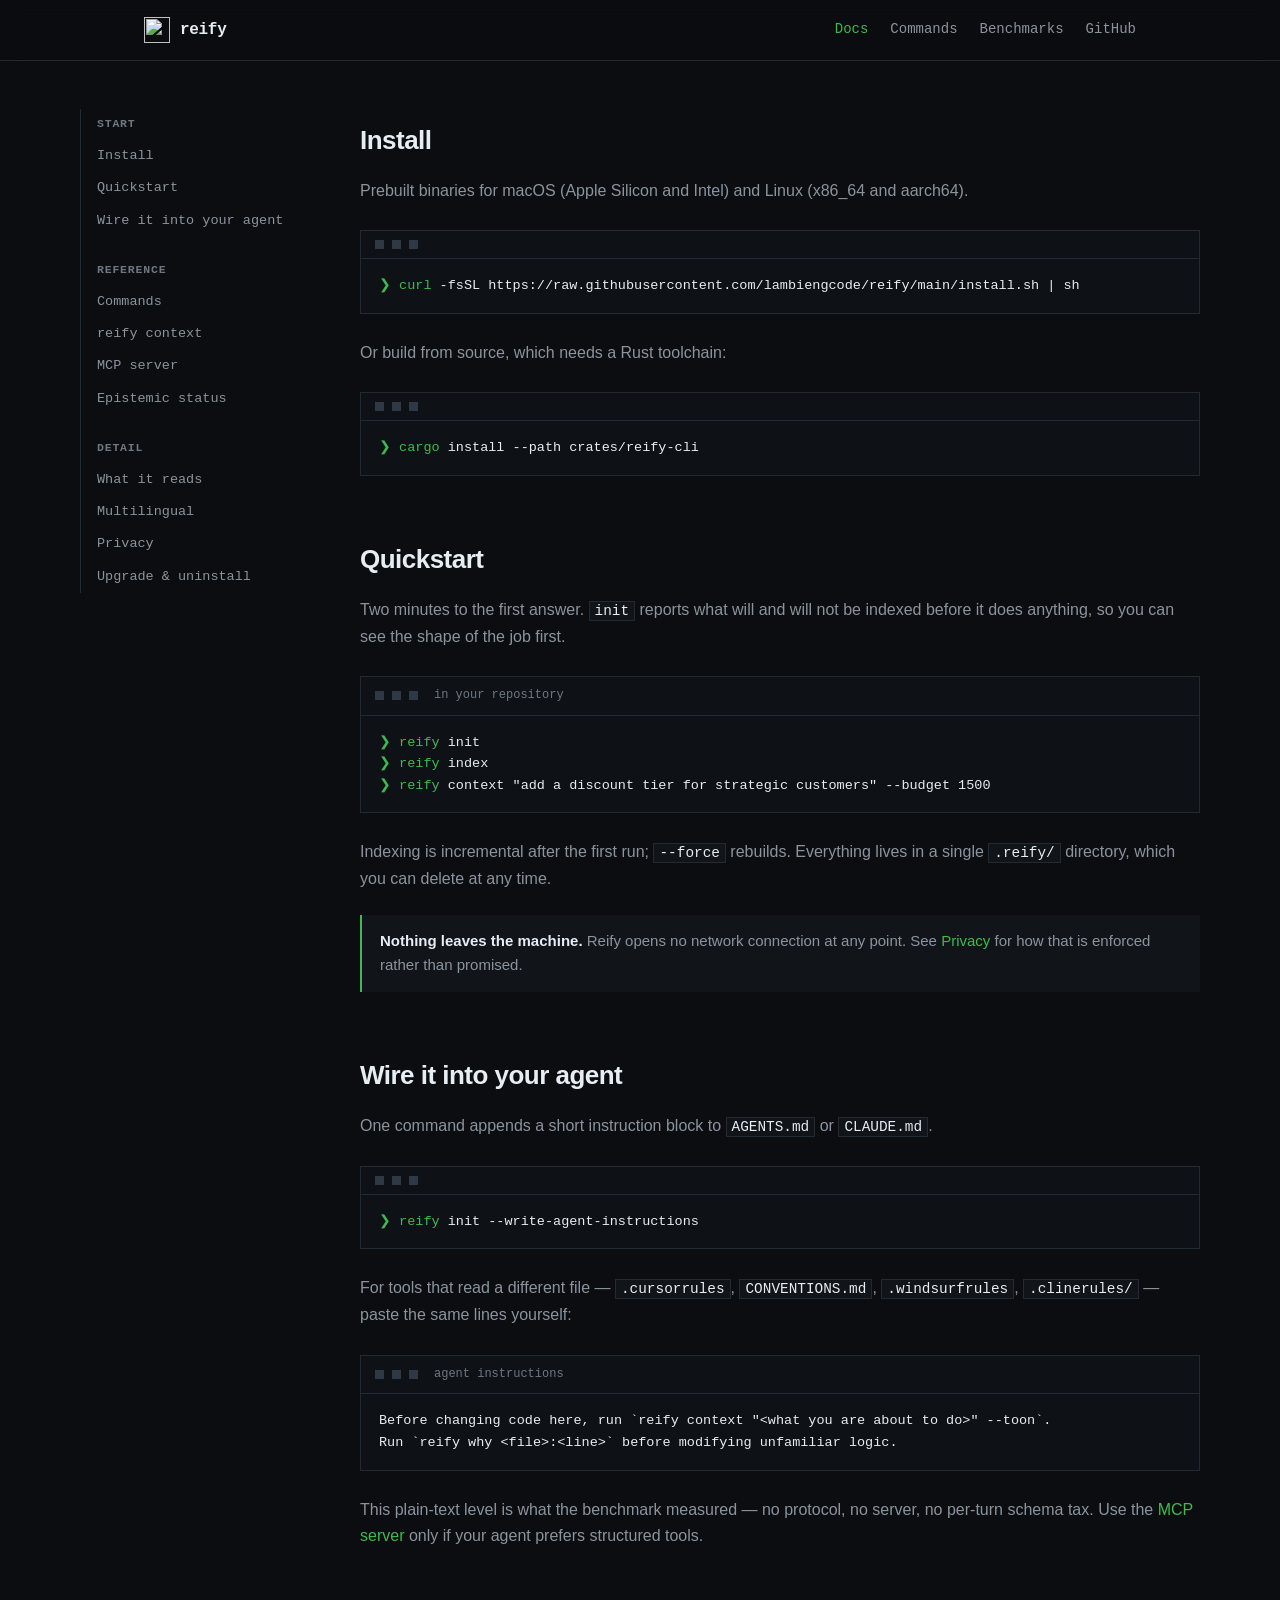
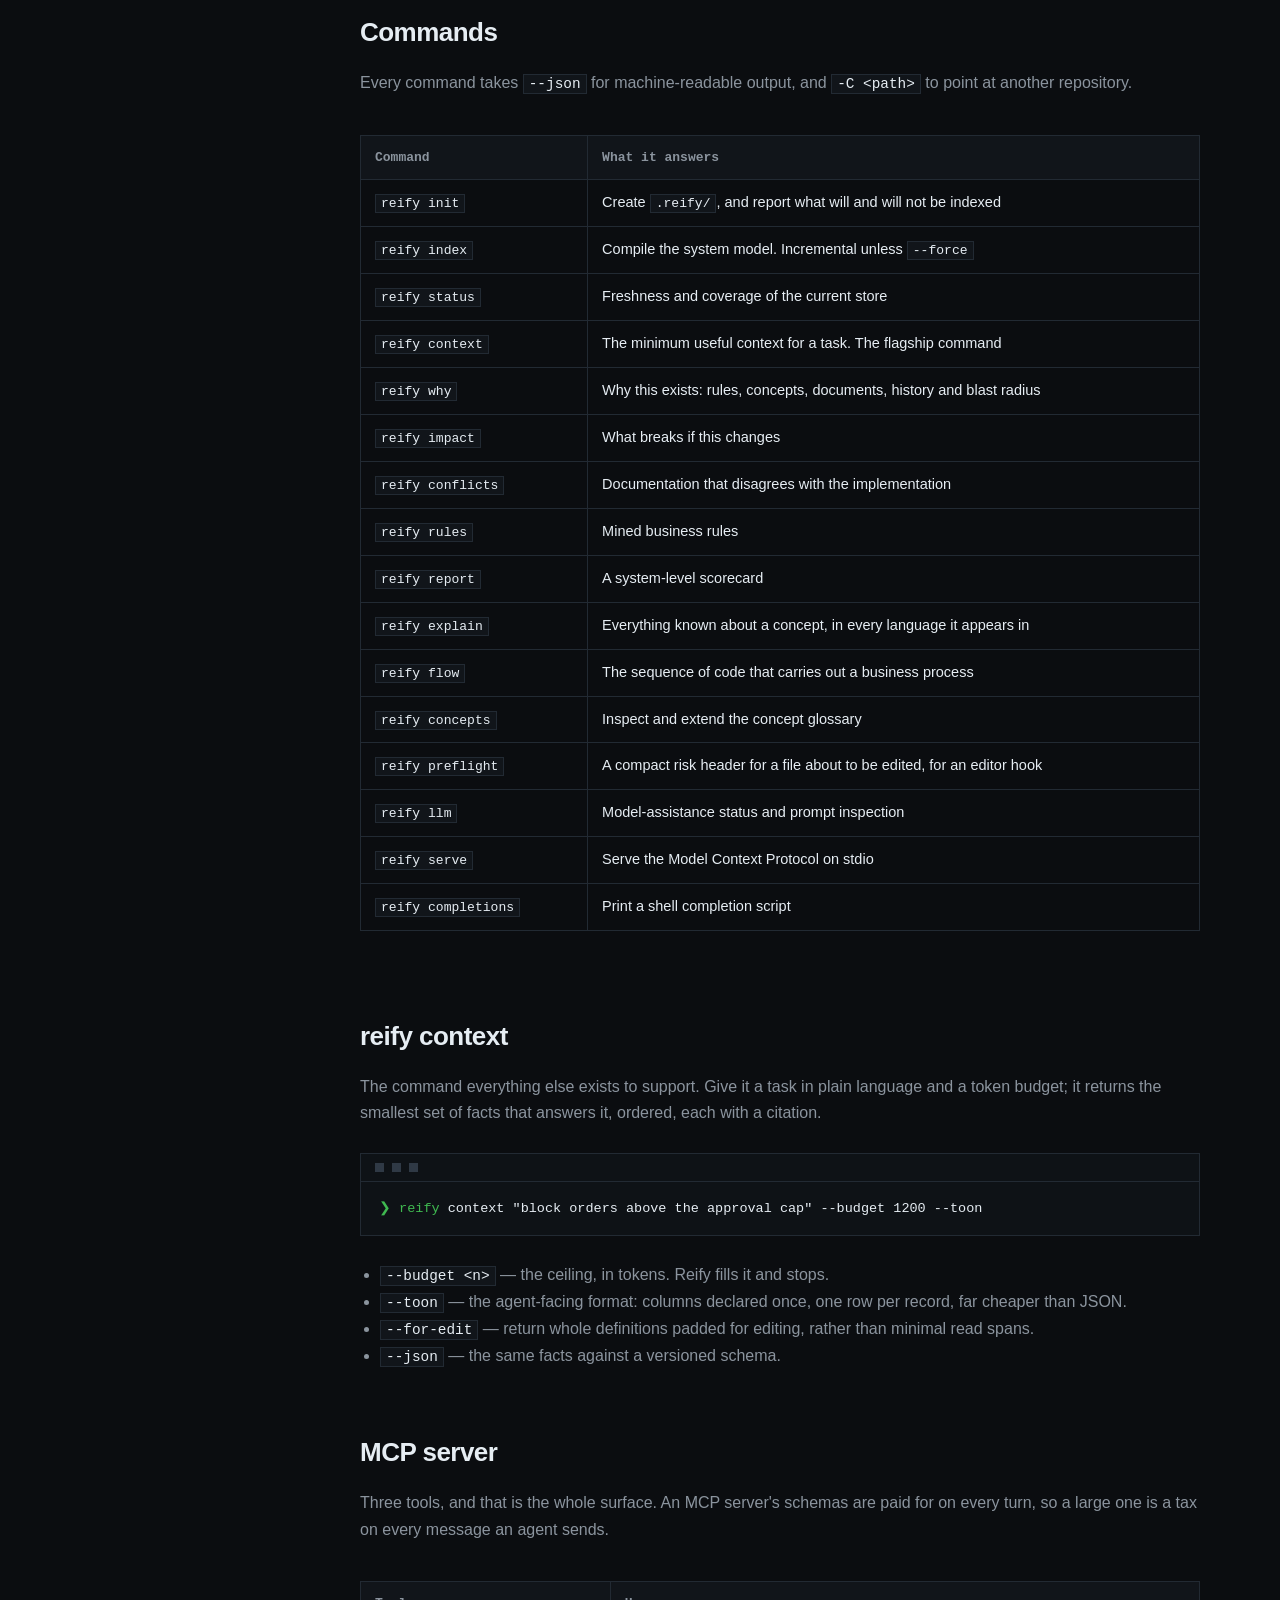
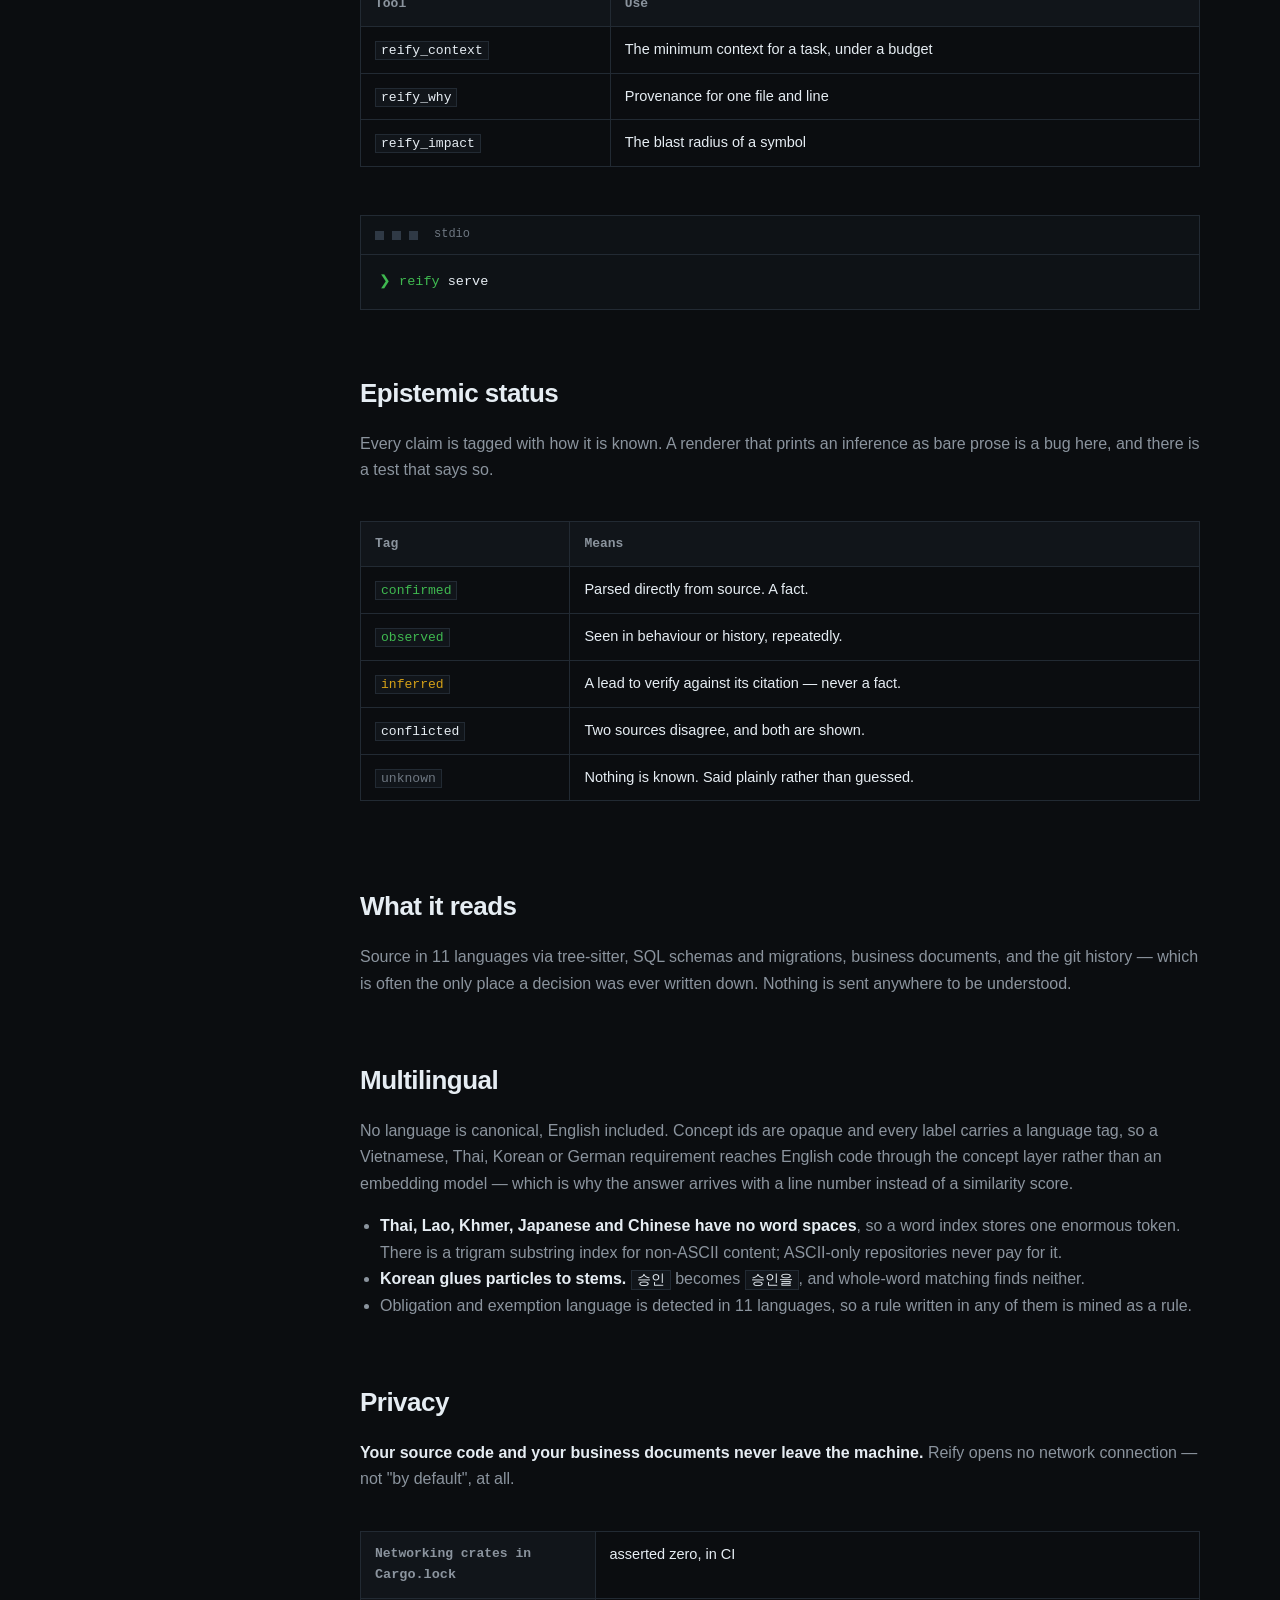
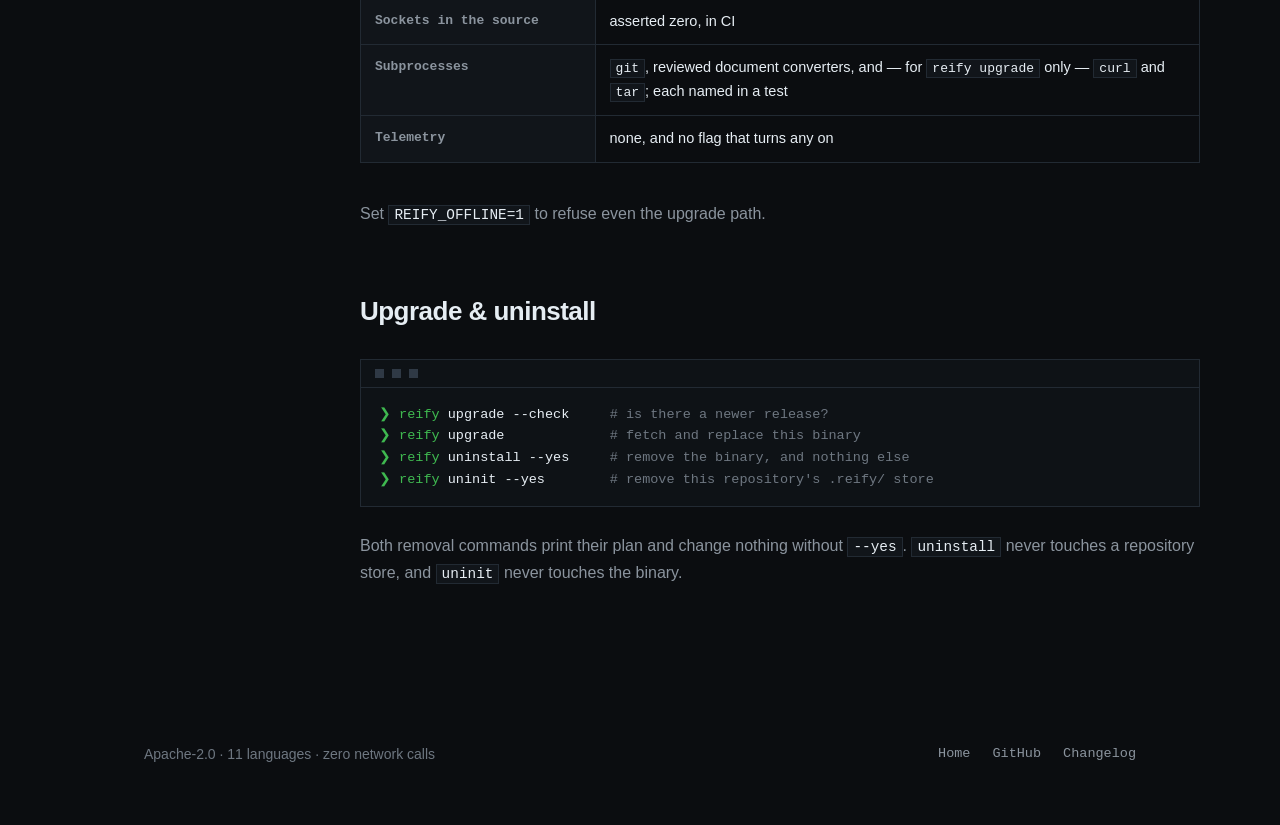
==== site/docs.html @ 75bb4fc9 "docs: a documentation site, published to GitHub Pages Two pages and one stylesheet, hand-written. No" ====
<!doctype html>
<html lang="en">
<head>
<meta charset="utf-8">
<meta name="viewport" content="width=device-width, initial-scale=1">
<title>Docs — Reify</title>
<meta name="description" content="Install Reify, index a repository, wire it into your coding agent, and read the command reference.">
<link rel="icon" href="assets/favicon.ico">
<link rel="stylesheet" href="style.css">
</head>
<body>

<header class="nav">
  <div class="wrap">
    <a class="brand" href="./"><img src="assets/icon-64.png" alt="">reify</a>
    <nav>
      <a href="docs.html" aria-current="page">Docs</a>
      <a href="#commands">Commands</a>
      <a href="index.html#measured">Benchmarks</a>
      <a href="https://github.com/lambiengcode/reify">GitHub</a>
    </nav>
  </div>
</header>

<div class="wrap docs">
  <aside class="side">
    <strong>Start</strong>
    <a href="#install">Install</a>
    <a href="#quickstart">Quickstart</a>
    <a href="#agents">Wire it into your agent</a>
    <strong>Reference</strong>
    <a href="#commands">Commands</a>
    <a href="#context">reify context</a>
    <a href="#mcp">MCP server</a>
    <a href="#status">Epistemic status</a>
    <strong>Detail</strong>
    <a href="#reads">What it reads</a>
    <a href="#multilingual">Multilingual</a>
    <a href="#privacy">Privacy</a>
    <a href="#manage">Upgrade &amp; uninstall</a>
  </aside>

  <main class="doc">

    <h2 id="install">Install</h2>
    <p>Prebuilt binaries for macOS (Apple Silicon and Intel) and Linux (x86_64 and aarch64).</p>
    <div class="term">
      <div class="term-head"><span class="dot"></span><span class="dot"></span><span class="dot"></span></div>
<pre><span class="c-prompt">❯</span> <span class="c-cmd">curl</span> -fsSL https://raw.githubusercontent.com/lambiengcode/reify/main/install.sh | sh</pre>
    </div>
    <p>Or build from source, which needs a Rust toolchain:</p>
    <div class="term">
      <div class="term-head"><span class="dot"></span><span class="dot"></span><span class="dot"></span></div>
<pre><span class="c-prompt">❯</span> <span class="c-cmd">cargo</span> install --path crates/reify-cli</pre>
    </div>

    <h2 id="quickstart">Quickstart</h2>
    <p>
      Two minutes to the first answer. <code>init</code> reports what will and will not be
      indexed before it does anything, so you can see the shape of the job first.
    </p>
    <div class="term">
      <div class="term-head"><span class="dot"></span><span class="dot"></span><span class="dot"></span><span style="margin-left:8px">in your repository</span></div>
<pre><span class="c-prompt">❯</span> <span class="c-cmd">reify</span> init
<span class="c-prompt">❯</span> <span class="c-cmd">reify</span> index
<span class="c-prompt">❯</span> <span class="c-cmd">reify</span> context <span class="c-str">"add a discount tier for strategic customers"</span> --budget 1500</pre>
    </div>
    <p>
      Indexing is incremental after the first run; <code>--force</code> rebuilds. Everything
      lives in a single <code>.reify/</code> directory, which you can delete at any time.
    </p>
    <div class="note">
      <b>Nothing leaves the machine.</b> Reify opens no network connection at any point.
      See <a href="#privacy">Privacy</a> for how that is enforced rather than promised.
    </div>

    <h2 id="agents">Wire it into your agent</h2>
    <p>One command appends a short instruction block to <code>AGENTS.md</code> or <code>CLAUDE.md</code>.</p>
    <div class="term">
      <div class="term-head"><span class="dot"></span><span class="dot"></span><span class="dot"></span></div>
<pre><span class="c-prompt">❯</span> <span class="c-cmd">reify</span> init --write-agent-instructions</pre>
    </div>
    <p>
      For tools that read a different file — <code>.cursorrules</code>,
      <code>CONVENTIONS.md</code>, <code>.windsurfrules</code>, <code>.clinerules/</code> —
      paste the same lines yourself:
    </p>
    <div class="term">
      <div class="term-head"><span class="dot"></span><span class="dot"></span><span class="dot"></span><span style="margin-left:8px">agent instructions</span></div>
<pre>Before changing code here, run `reify context "&lt;what you are about to do&gt;" --toon`.
Run `reify why &lt;file&gt;:&lt;line&gt;` before modifying unfamiliar logic.</pre>
    </div>
    <p>
      This plain-text level is what the benchmark measured — no protocol, no server, no
      per-turn schema tax. Use the <a href="#mcp">MCP server</a> only if your agent
      prefers structured tools.
    </p>

    <h2 id="commands">Commands</h2>
    <p>Every command takes <code>--json</code> for machine-readable output, and <code>-C &lt;path&gt;</code> to point at another repository.</p>
    <div class="scroll">
    <table>
      <tr><th>Command</th><th>What it answers</th></tr>
      <tr><td><code>reify init</code></td><td>Create <code>.reify/</code>, and report what will and will not be indexed</td></tr>
      <tr><td><code>reify index</code></td><td>Compile the system model. Incremental unless <code>--force</code></td></tr>
      <tr><td><code>reify status</code></td><td>Freshness and coverage of the current store</td></tr>
      <tr><td><code>reify context</code></td><td>The minimum useful context for a task. The flagship command</td></tr>
      <tr><td><code>reify why</code></td><td>Why this exists: rules, concepts, documents, history and blast radius</td></tr>
      <tr><td><code>reify impact</code></td><td>What breaks if this changes</td></tr>
      <tr><td><code>reify conflicts</code></td><td>Documentation that disagrees with the implementation</td></tr>
      <tr><td><code>reify rules</code></td><td>Mined business rules</td></tr>
      <tr><td><code>reify report</code></td><td>A system-level scorecard</td></tr>
      <tr><td><code>reify explain</code></td><td>Everything known about a concept, in every language it appears in</td></tr>
      <tr><td><code>reify flow</code></td><td>The sequence of code that carries out a business process</td></tr>
      <tr><td><code>reify concepts</code></td><td>Inspect and extend the concept glossary</td></tr>
      <tr><td><code>reify preflight</code></td><td>A compact risk header for a file about to be edited, for an editor hook</td></tr>
      <tr><td><code>reify llm</code></td><td>Model-assistance status and prompt inspection</td></tr>
      <tr><td><code>reify serve</code></td><td>Serve the Model Context Protocol on stdio</td></tr>
      <tr><td><code>reify completions</code></td><td>Print a shell completion script</td></tr>
    </table>
    </div>

    <h2 id="context">reify context</h2>
    <p>
      The command everything else exists to support. Give it a task in plain language and
      a token budget; it returns the smallest set of facts that answers it, ordered, each
      with a citation.
    </p>
    <div class="term">
      <div class="term-head"><span class="dot"></span><span class="dot"></span><span class="dot"></span></div>
<pre><span class="c-prompt">❯</span> <span class="c-cmd">reify</span> context <span class="c-str">"block orders above the approval cap"</span> --budget 1200 --toon</pre>
    </div>
    <ul>
      <li><code>--budget &lt;n&gt;</code> — the ceiling, in tokens. Reify fills it and stops.</li>
      <li><code>--toon</code> — the agent-facing format: columns declared once, one row per record, far cheaper than JSON.</li>
      <li><code>--for-edit</code> — return whole definitions padded for editing, rather than minimal read spans.</li>
      <li><code>--json</code> — the same facts against a versioned schema.</li>
    </ul>

    <h2 id="mcp">MCP server</h2>
    <p>
      Three tools, and that is the whole surface. An MCP server's schemas are paid for on
      every turn, so a large one is a tax on every message an agent sends.
    </p>
    <div class="scroll">
    <table>
      <tr><th>Tool</th><th>Use</th></tr>
      <tr><td><code>reify_context</code></td><td>The minimum context for a task, under a budget</td></tr>
      <tr><td><code>reify_why</code></td><td>Provenance for one file and line</td></tr>
      <tr><td><code>reify_impact</code></td><td>The blast radius of a symbol</td></tr>
    </table>
    </div>
    <div class="term">
      <div class="term-head"><span class="dot"></span><span class="dot"></span><span class="dot"></span><span style="margin-left:8px">stdio</span></div>
<pre><span class="c-prompt">❯</span> <span class="c-cmd">reify</span> serve</pre>
    </div>

    <h2 id="status">Epistemic status</h2>
    <p>
      Every claim is tagged with how it is known. A renderer that prints an inference as
      bare prose is a bug here, and there is a test that says so.
    </p>
    <div class="scroll">
    <table>
      <tr><th>Tag</th><th>Means</th></tr>
      <tr><td><code class="c-ok">confirmed</code></td><td>Parsed directly from source. A fact.</td></tr>
      <tr><td><code class="c-ok">observed</code></td><td>Seen in behaviour or history, repeatedly.</td></tr>
      <tr><td><code class="c-warn">inferred</code></td><td>A lead to verify against its citation — never a fact.</td></tr>
      <tr><td><code>conflicted</code></td><td>Two sources disagree, and both are shown.</td></tr>
      <tr><td><code class="c-dim">unknown</code></td><td>Nothing is known. Said plainly rather than guessed.</td></tr>
    </table>
    </div>

    <h2 id="reads">What it reads</h2>
    <p>
      Source in 11 languages via tree-sitter, SQL schemas and migrations, business
      documents, and the git history — which is often the only place a decision was ever
      written down. Nothing is sent anywhere to be understood.
    </p>

    <h2 id="multilingual">Multilingual</h2>
    <p>
      No language is canonical, English included. Concept ids are opaque and every label
      carries a language tag, so a Vietnamese, Thai, Korean or German requirement reaches
      English code through the concept layer rather than an embedding model — which is
      why the answer arrives with a line number instead of a similarity score.
    </p>
    <ul>
      <li><strong>Thai, Lao, Khmer, Japanese and Chinese have no word spaces</strong>, so a word index stores one enormous token. There is a trigram substring index for non-ASCII content; ASCII-only repositories never pay for it.</li>
      <li><strong>Korean glues particles to stems.</strong> <code>승인</code> becomes <code>승인을</code>, and whole-word matching finds neither.</li>
      <li>Obligation and exemption language is detected in 11 languages, so a rule written in any of them is mined as a rule.</li>
    </ul>

    <h2 id="privacy">Privacy</h2>
    <p>
      <strong>Your source code and your business documents never leave the machine.</strong>
      Reify opens no network connection — not "by default", at all.
    </p>
    <div class="scroll">
    <table>
      <tr><th>Networking crates in <code>Cargo.lock</code></th><td>asserted zero, in CI</td></tr>
      <tr><th>Sockets in the source</th><td>asserted zero, in CI</td></tr>
      <tr><th>Subprocesses</th><td><code>git</code>, reviewed document converters, and — for <code>reify upgrade</code> only — <code>curl</code> and <code>tar</code>; each named in a test</td></tr>
      <tr><th>Telemetry</th><td>none, and no flag that turns any on</td></tr>
    </table>
    </div>
    <p>Set <code>REIFY_OFFLINE=1</code> to refuse even the upgrade path.</p>

    <h2 id="manage">Upgrade &amp; uninstall</h2>
    <div class="term">
      <div class="term-head"><span class="dot"></span><span class="dot"></span><span class="dot"></span></div>
<pre><span class="c-prompt">❯</span> <span class="c-cmd">reify</span> upgrade --check     <span class="c-dim"># is there a newer release?</span>
<span class="c-prompt">❯</span> <span class="c-cmd">reify</span> upgrade             <span class="c-dim"># fetch and replace this binary</span>
<span class="c-prompt">❯</span> <span class="c-cmd">reify</span> uninstall --yes     <span class="c-dim"># remove the binary, and nothing else</span>
<span class="c-prompt">❯</span> <span class="c-cmd">reify</span> uninit --yes        <span class="c-dim"># remove this repository's .reify/ store</span></pre>
    </div>
    <p>
      Both removal commands print their plan and change nothing without <code>--yes</code>.
      <code>uninstall</code> never touches a repository store, and <code>uninit</code> never
      touches the binary.
    </p>

  </main>
</div>

<footer>
  <div class="wrap">
    <span>Apache-2.0 · 11 languages · zero network calls</span>
    <nav>
      <a href="index.html">Home</a>
      <a href="https://github.com/lambiengcode/reify">GitHub</a>
      <a href="https://github.com/lambiengcode/reify/blob/main/CHANGELOG.md">Changelog</a>
    </nav>
  </div>
</footer>

</body>
</html>
---- site/style.css ----
/* Reify documentation site.
 *
 * Hand-written, no generator and no build step: the site is three files plus the
 * assets the README already carries, so publishing it cannot break in a toolchain
 * nobody on this project maintains.
 *
 * Dark only, deliberately. This is a tool for people who spend the day in a terminal,
 * and a single committed palette is one fewer thing that can be subtly wrong in a
 * theme nobody checked. */

*,
*::before,
*::after {
  box-sizing: border-box;
  border-radius: 0;          /* sharp corners are the house style; no exceptions */
}

:root {
  --bg: #0b0d10;
  --panel: #11151a;
  --panel-2: #0e1216;
  --line: #222a33;
  --line-bright: #2f3945;
  --ink: #e6edf3;
  --muted: #8b949e;
  --dim: #6e7781;
  --accent: #3fb950;
  --accent-dim: #2da44e;
  --amber: #d4a017;
  --mono: ui-monospace, SFMono-Regular, "SF Mono", "JetBrains Mono", Menlo, monospace;
  --sans: -apple-system, BlinkMacSystemFont, "Segoe UI", Inter, Helvetica, Arial, sans-serif;
  --gutter: clamp(20px, 5vw, 64px);
}

html { scroll-behavior: smooth; }

body {
  margin: 0;
  background: var(--bg);
  color: var(--ink);
  font-family: var(--sans);
  font-size: 16px;
  line-height: 1.65;
  -webkit-font-smoothing: antialiased;
}

a { color: var(--accent); text-decoration: none; }
a:hover { text-decoration: underline; text-underline-offset: 3px; }

.wrap { max-width: 1120px; margin: 0 auto; padding: 0 var(--gutter); }

/* ---------- nav ---------------------------------------------------------- */

.nav {
  position: sticky;
  top: 0;
  z-index: 20;
  background: rgba(11, 13, 16, 0.92);
  backdrop-filter: blur(8px);
  border-bottom: 1px solid var(--line);
}
.nav .wrap { display: flex; align-items: center; gap: 28px; height: 60px; }
.brand { display: flex; align-items: center; gap: 10px; font-family: var(--mono); font-weight: 700; letter-spacing: -0.02em; color: var(--ink); }
.brand img { width: 26px; height: 26px; display: block; }
.nav nav { display: flex; gap: 22px; margin-left: auto; font-family: var(--mono); font-size: 14px; }
.nav nav a { color: var(--muted); }
.nav nav a:hover, .nav nav a[aria-current] { color: var(--accent); text-decoration: none; }

/* ---------- hero --------------------------------------------------------- */

.hero { padding: 88px 0 64px; border-bottom: 1px solid var(--line); }
.eyebrow {
  font-family: var(--mono); font-size: 13px; letter-spacing: 0.08em;
  text-transform: uppercase; color: var(--accent); margin: 0 0 20px;
}
.hero h1 {
  font-size: clamp(34px, 5.4vw, 58px); line-height: 1.08; letter-spacing: -0.03em;
  margin: 0 0 22px; font-weight: 800; max-width: 20ch;
}
.hero h1 em { font-style: normal; color: var(--accent); }
.lede { font-size: clamp(17px, 2vw, 20px); color: var(--muted); max-width: 62ch; margin: 0 0 34px; }

.cta { display: flex; flex-wrap: wrap; gap: 12px; align-items: center; }
.btn {
  display: inline-block; font-family: var(--mono); font-size: 14px; font-weight: 600;
  padding: 11px 20px; border: 1px solid var(--accent); color: #06210d;
  background: var(--accent);
}
.btn:hover { background: var(--accent-dim); border-color: var(--accent-dim); text-decoration: none; }
.btn.ghost { background: transparent; color: var(--ink); border-color: var(--line-bright); }
.btn.ghost:hover { border-color: var(--accent); color: var(--accent); background: transparent; }

/* ---------- terminal / code ---------------------------------------------- */

.term { border: 1px solid var(--line); background: var(--panel-2); margin: 26px 0; }
.term-head {
  display: flex; align-items: center; gap: 8px; padding: 9px 14px;
  border-bottom: 1px solid var(--line); font-family: var(--mono);
  font-size: 12px; color: var(--dim);
}
.dot { width: 9px; height: 9px; background: var(--line-bright); display: block; }
.term pre { margin: 0; padding: 16px 18px; overflow-x: auto; }
pre, code { font-family: var(--mono); font-size: 13.5px; }
pre { margin: 0; line-height: 1.6; }
p code, li code, td code {
  background: var(--panel); border: 1px solid var(--line);
  padding: 1px 5px; font-size: 0.9em; color: var(--ink);
}
.c-prompt { color: var(--accent); }
.c-cmd { color: var(--accent); }
.c-ok { color: var(--accent); }
.c-warn { color: var(--amber); }
.c-dim { color: var(--dim); }
.c-str { color: var(--ink); }

/* ---------- sections ----------------------------------------------------- */

section { padding: 72px 0; border-bottom: 1px solid var(--line); }
section > .wrap > h2 {
  font-size: clamp(24px, 3vw, 32px); letter-spacing: -0.02em; margin: 0 0 10px; font-weight: 700;
}
section > .wrap > h2 + p { color: var(--muted); max-width: 68ch; margin: 0 0 34px; }
h3 { font-size: 19px; letter-spacing: -0.01em; margin: 34px 0 10px; }

/* ---------- measurement band --------------------------------------------- */

.numbers { display: grid; grid-template-columns: repeat(auto-fit, minmax(min(240px, 100%), 1fr)); border: 1px solid var(--line); }
.numbers div { padding: 26px 24px; border-right: 1px solid var(--line); }
.numbers div:last-child { border-right: 0; }
.numbers b { display: block; font-family: var(--mono); font-size: clamp(28px, 4vw, 38px); font-weight: 700; letter-spacing: -0.02em; }
.numbers .up b { color: var(--accent); }
.numbers span { display: block; color: var(--muted); font-size: 14px; margin-top: 4px; }

.bars { margin-top: 30px; display: grid; gap: 14px; max-width: 640px; }
.bar-row { display: grid; grid-template-columns: 88px 1fr 74px; gap: 14px; align-items: center; font-family: var(--mono); font-size: 14px; }
.track { height: 26px; background: var(--panel); border: 1px solid var(--line); }
.fill { height: 100%; background: var(--accent); display: block; }
.fill.grey { background: var(--dim); }
.bar-row i { font-style: normal; text-align: right; font-weight: 700; }

/* ---------- cards -------------------------------------------------------- */

/* The outer edge is drawn by the cards themselves, not by the container. A container
   border would sit on top of the last row's and last column's own borders and render
   as a double line. */
.grid { display: grid; gap: 0; grid-template-columns: repeat(auto-fit, minmax(min(280px, 100%), 1fr));
        border-top: 1px solid var(--line); border-left: 1px solid var(--line); }
.grid.tight { grid-template-columns: repeat(auto-fit, minmax(min(196px, 100%), 1fr)); }
.grid.tight .card { padding: 22px 20px; }
.card { padding: 28px 26px; border-right: 1px solid var(--line); border-bottom: 1px solid var(--line); }
.card h3 { margin: 0 0 8px; font-family: var(--mono); font-size: 15px; color: var(--accent); letter-spacing: 0; }
.card p { margin: 0; color: var(--muted); font-size: 15px; }

/* ---------- tables ------------------------------------------------------- */

table { width: 100%; border-collapse: collapse; margin: 22px 0; font-size: 14.5px; }
th, td { text-align: left; padding: 11px 14px; border: 1px solid var(--line); vertical-align: top; }
th { background: var(--panel); font-family: var(--mono); font-size: 13px; color: var(--muted); font-weight: 600; }
td code { white-space: nowrap; }
.scroll { overflow-x: auto; }

/* ---------- docs layout -------------------------------------------------- */

.docs { display: grid; grid-template-columns: 232px minmax(0, 1fr); gap: 48px; align-items: start; padding: 48px 0 96px; }
.side { position: sticky; top: 84px; font-family: var(--mono); font-size: 13.5px; border-left: 1px solid var(--line); }
.side strong { display: block; padding: 6px 0 6px 16px; color: var(--dim); font-weight: 600; text-transform: uppercase; letter-spacing: 0.07em; font-size: 11.5px; margin-top: 18px; }
.side strong:first-child { margin-top: 0; }
.side a { display: block; padding: 5px 0 5px 16px; color: var(--muted); margin-left: -1px; border-left: 1px solid transparent; }
.side a:hover { color: var(--accent); border-left-color: var(--accent); text-decoration: none; }
.doc h2 { font-size: 26px; letter-spacing: -0.02em; margin: 52px 0 12px; padding-top: 10px; }
.doc h2:first-child { margin-top: 0; }
.doc p, .doc li { color: var(--muted); }
.doc p strong, .doc li strong { color: var(--ink); }
.doc ul { padding-left: 20px; }

.note { border-left: 2px solid var(--accent); background: var(--panel); padding: 14px 18px; margin: 22px 0; font-size: 15px; color: var(--muted); }
.note b { color: var(--ink); }

/* ---------- footer ------------------------------------------------------- */

footer { padding: 44px 0 64px; color: var(--dim); font-size: 14px; }
footer .wrap { display: flex; flex-wrap: wrap; gap: 18px 32px; align-items: center; }
footer nav { display: flex; gap: 22px; margin-left: auto; font-family: var(--mono); font-size: 13.5px; }
footer a { color: var(--muted); }

img.shot { width: 100%; display: block; border: 1px solid var(--line); margin: 26px 0; }

@media (max-width: 860px) {
  .docs { grid-template-columns: 1fr; gap: 24px; }
  .side { position: static; border-left: 0; border-bottom: 1px solid var(--line); padding-bottom: 12px; }
  .nav nav { gap: 16px; }
}
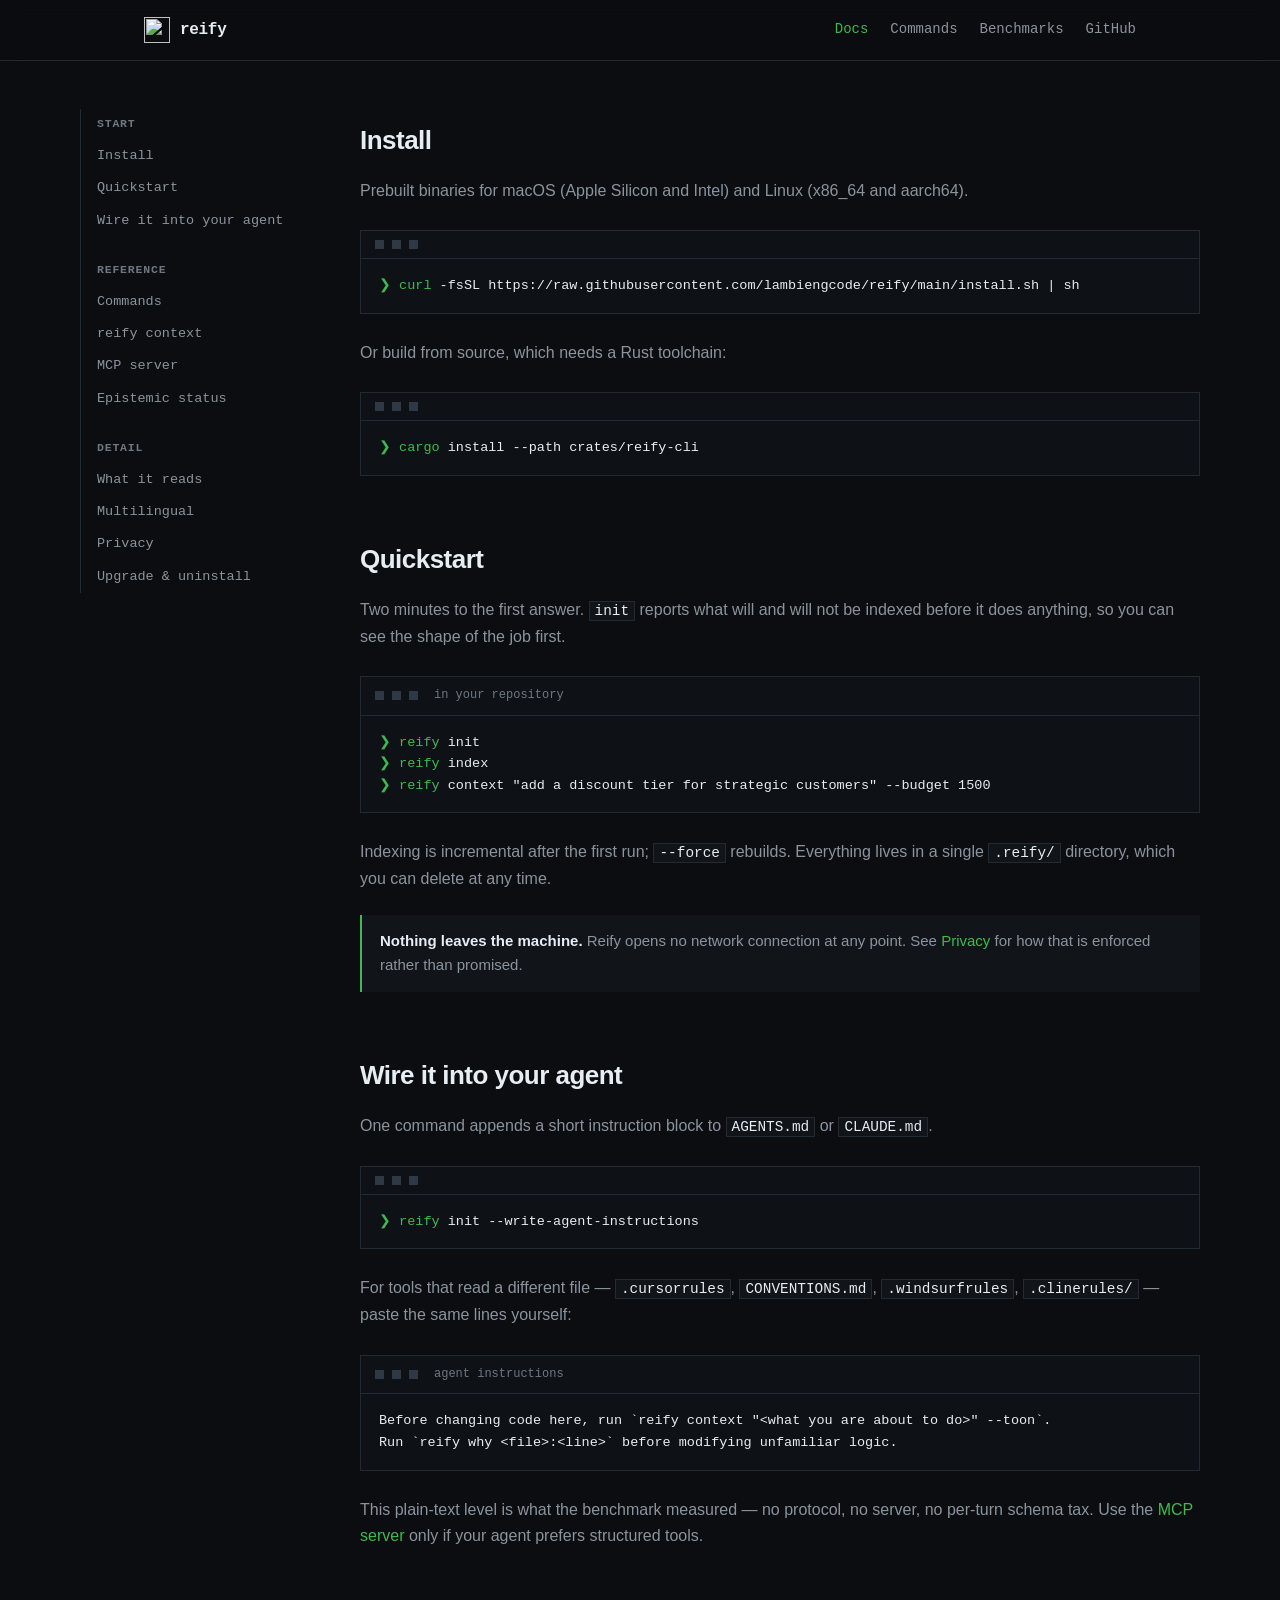
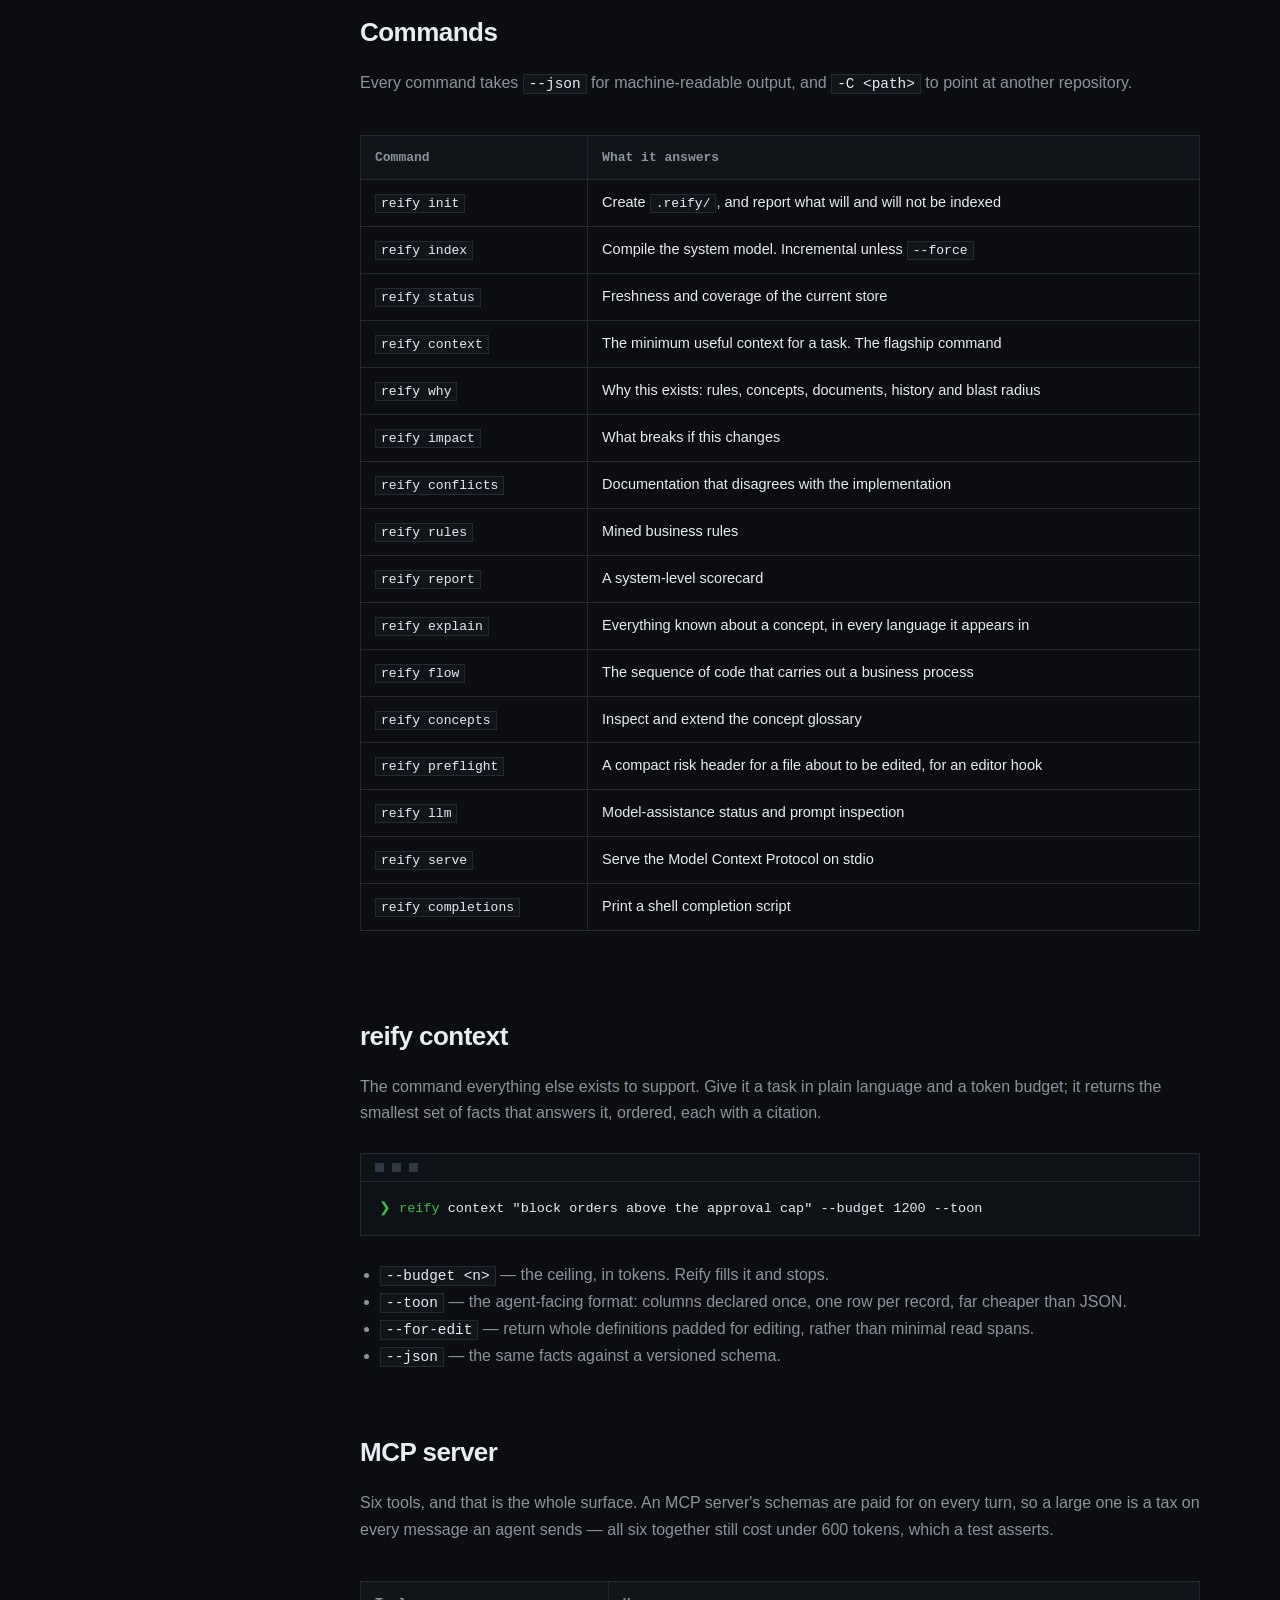
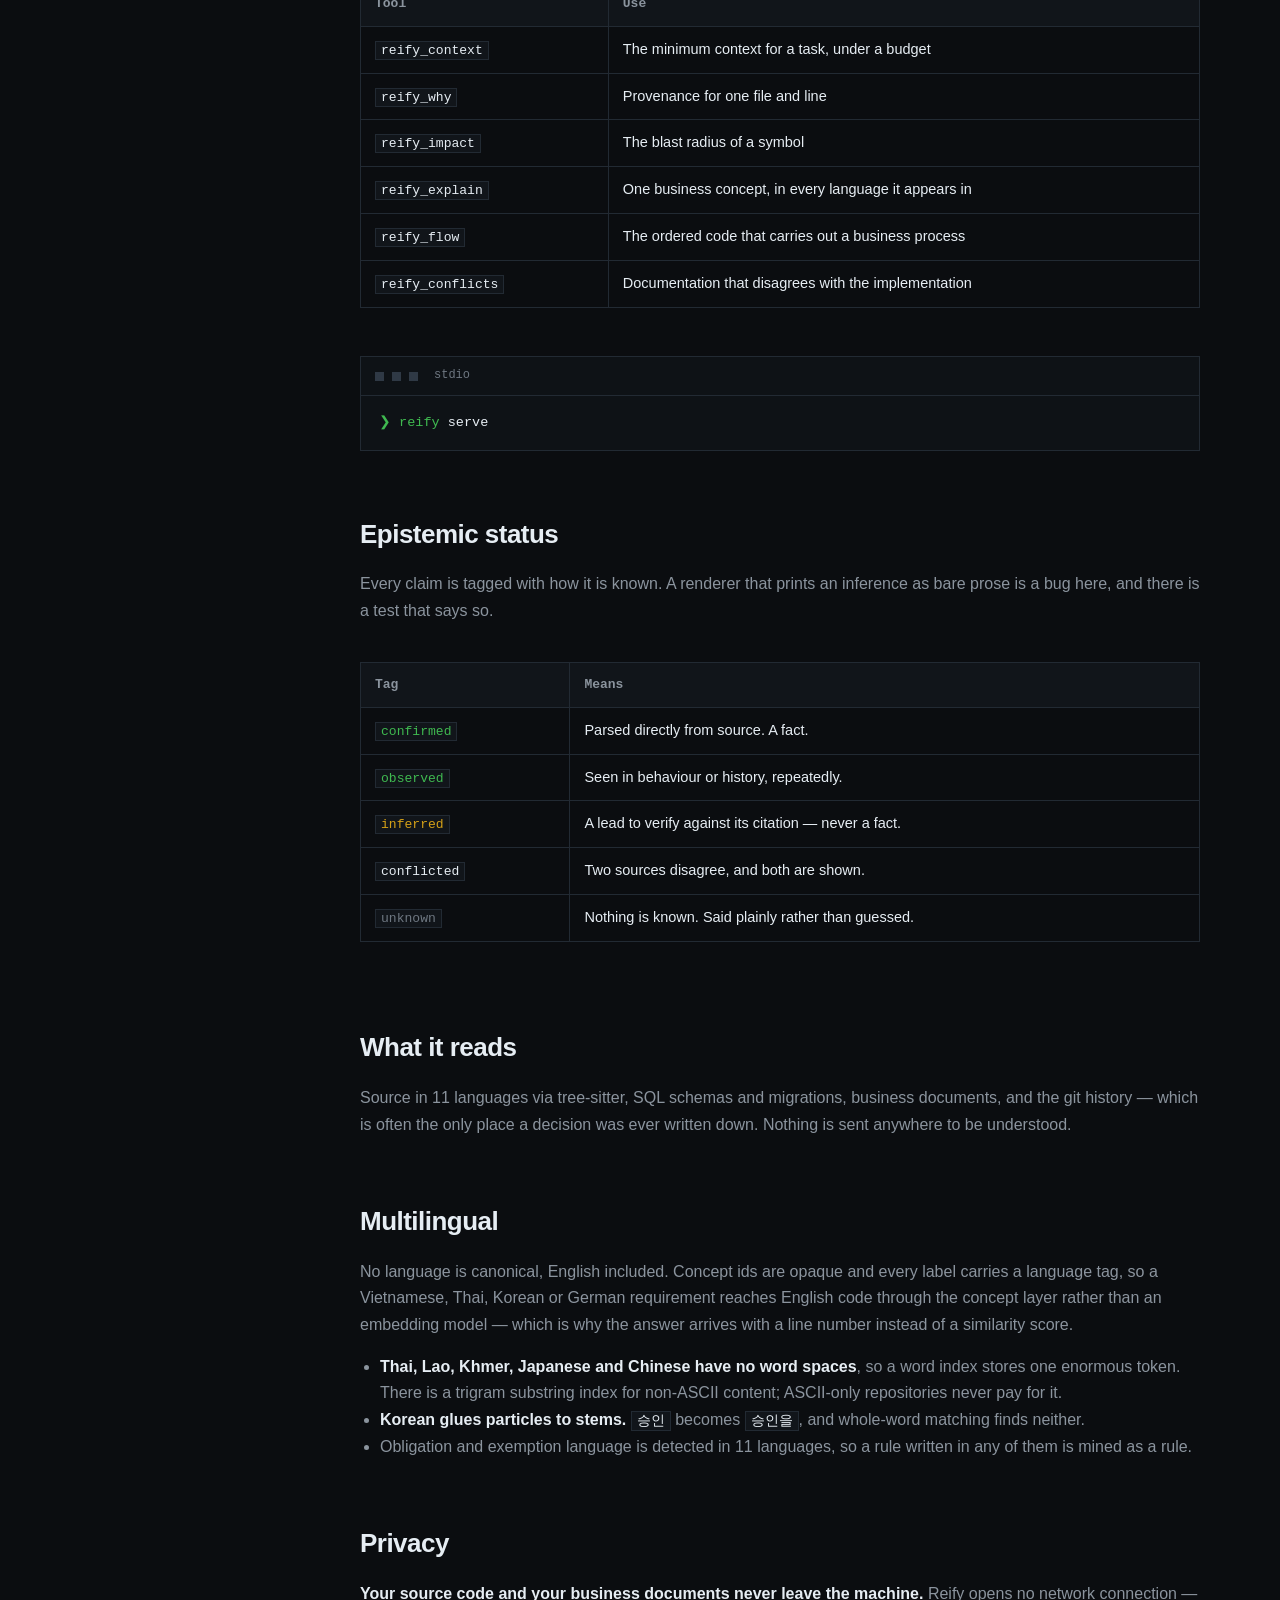
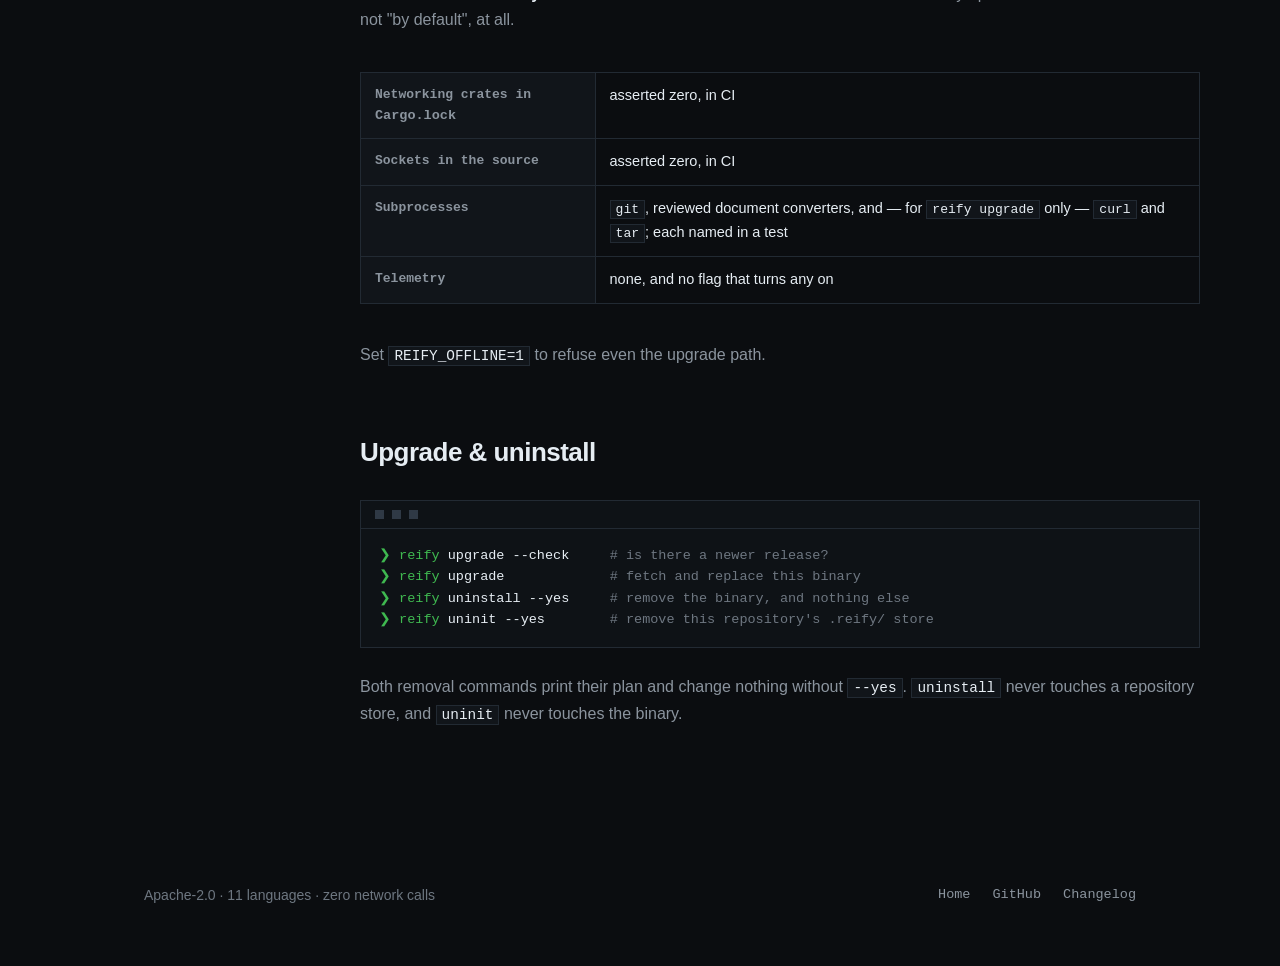
==== commit 870905b9: "docs: the measured numbers, and a driver that reproduces them Every SWE-bench figure re-measured aga" ====
--- a/site/docs.html
+++ b/site/docs.html
@@ -139,8 +139,9 @@
 
     <h2 id="mcp">MCP server</h2>
     <p>
-      Three tools, and that is the whole surface. An MCP server's schemas are paid for on
-      every turn, so a large one is a tax on every message an agent sends.
+      Six tools, and that is the whole surface. An MCP server's schemas are paid for on
+      every turn, so a large one is a tax on every message an agent sends — all six
+      together still cost under 600 tokens, which a test asserts.
     </p>
     <div class="scroll">
     <table>
@@ -148,6 +149,9 @@
       <tr><td><code>reify_context</code></td><td>The minimum context for a task, under a budget</td></tr>
       <tr><td><code>reify_why</code></td><td>Provenance for one file and line</td></tr>
       <tr><td><code>reify_impact</code></td><td>The blast radius of a symbol</td></tr>
+      <tr><td><code>reify_explain</code></td><td>One business concept, in every language it appears in</td></tr>
+      <tr><td><code>reify_flow</code></td><td>The ordered code that carries out a business process</td></tr>
+      <tr><td><code>reify_conflicts</code></td><td>Documentation that disagrees with the implementation</td></tr>
     </table>
     </div>
     <div class="term">
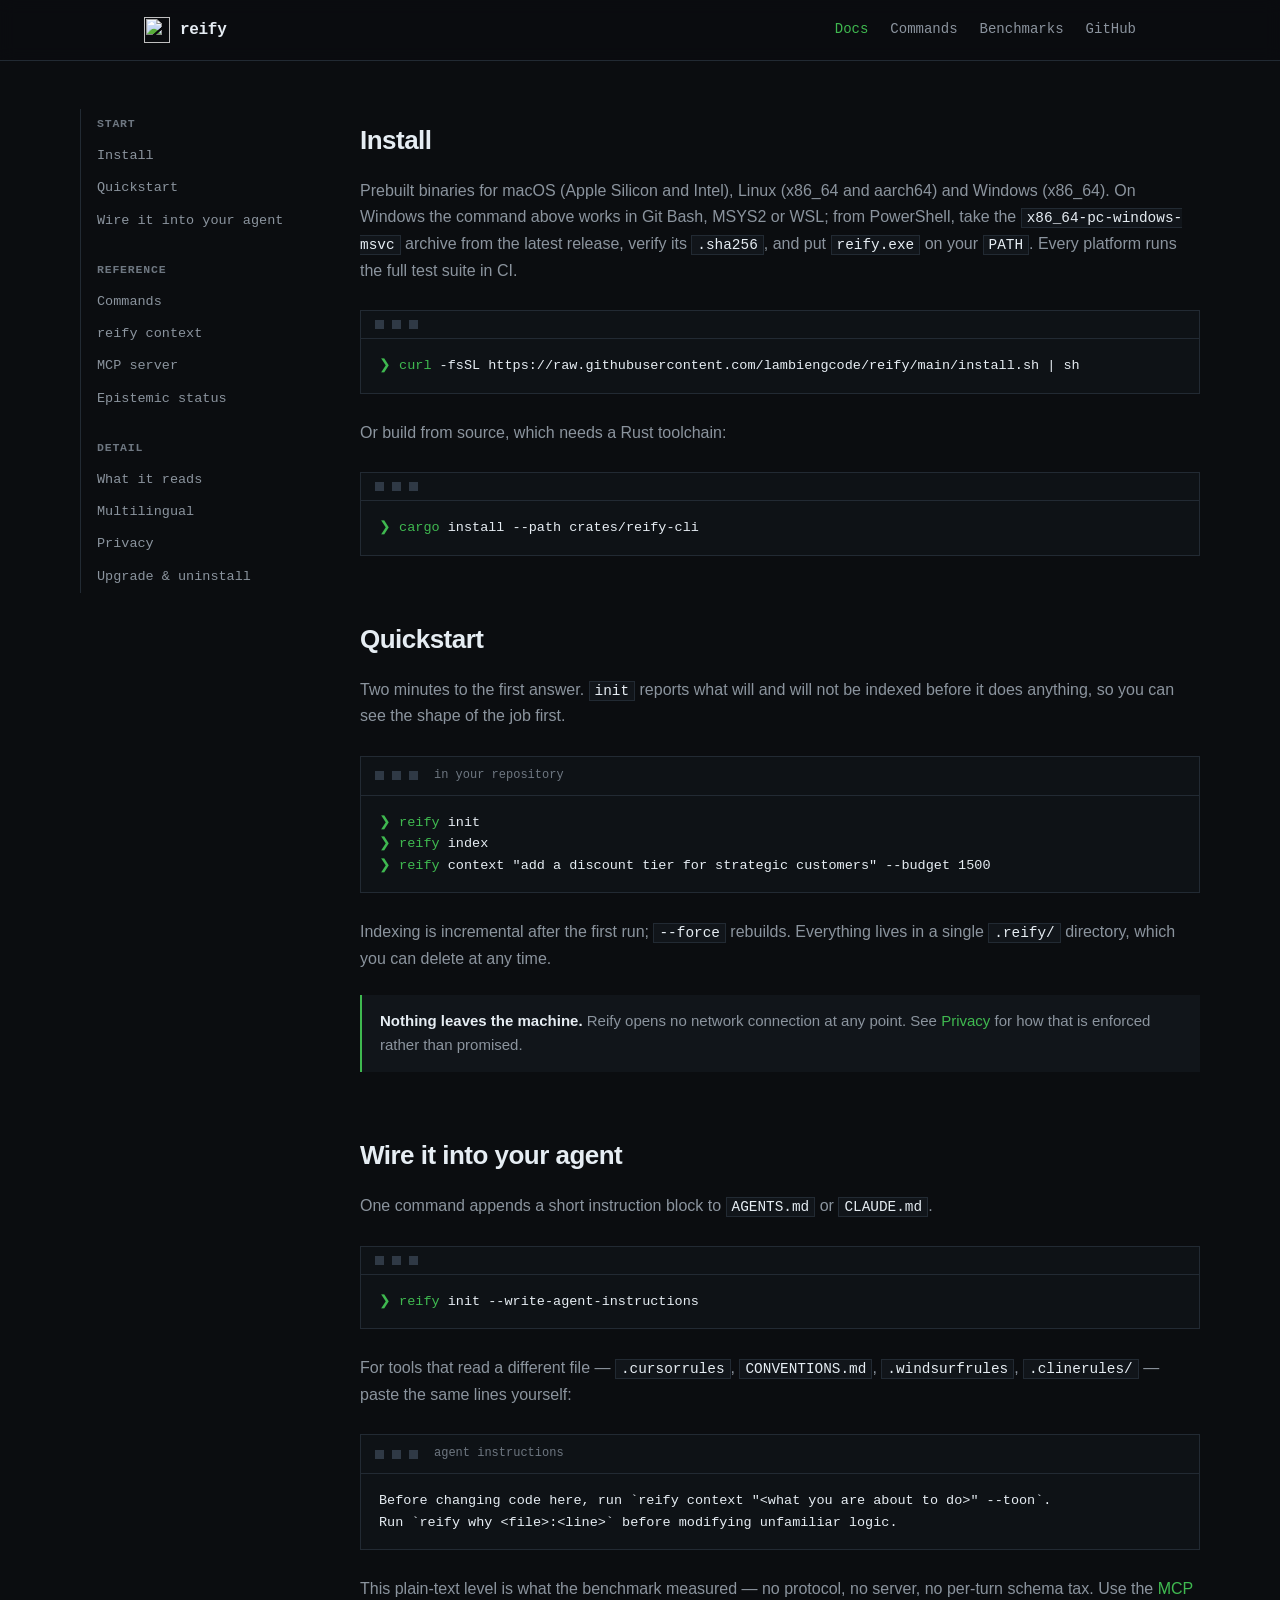
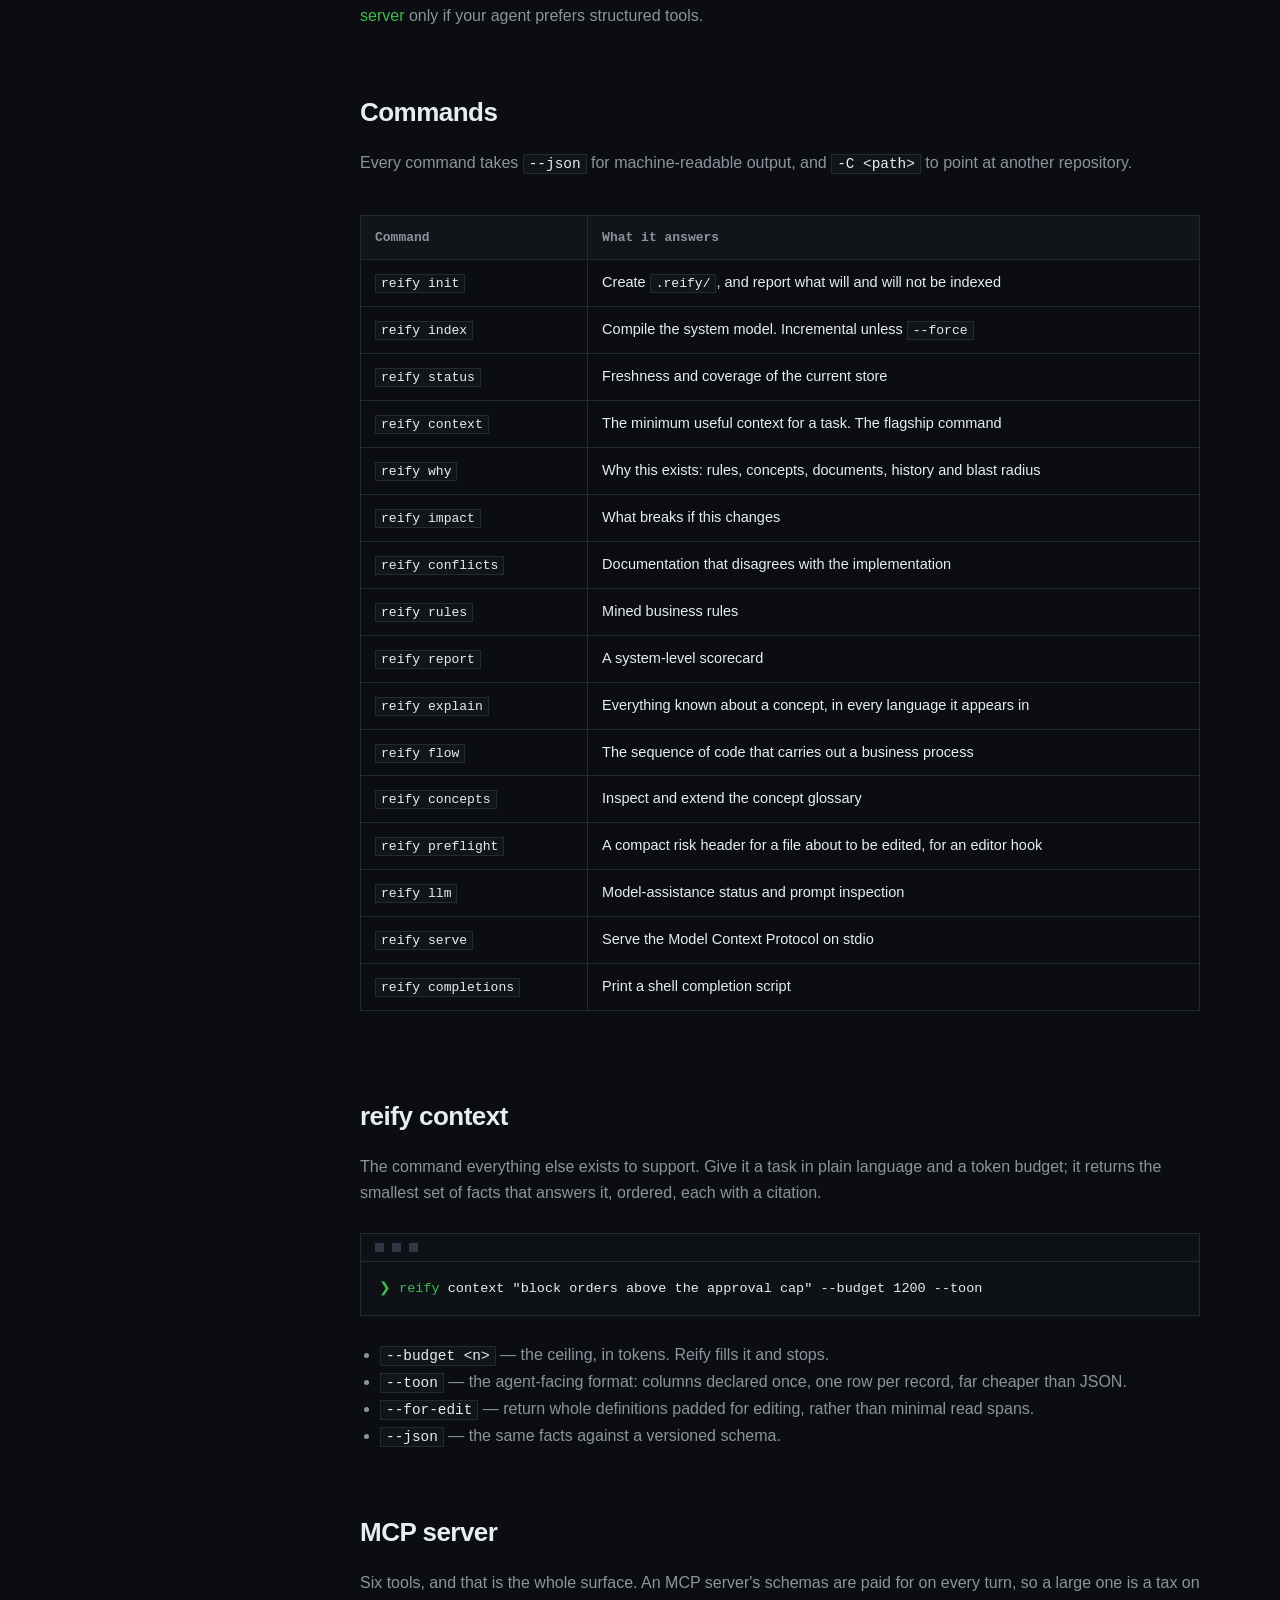
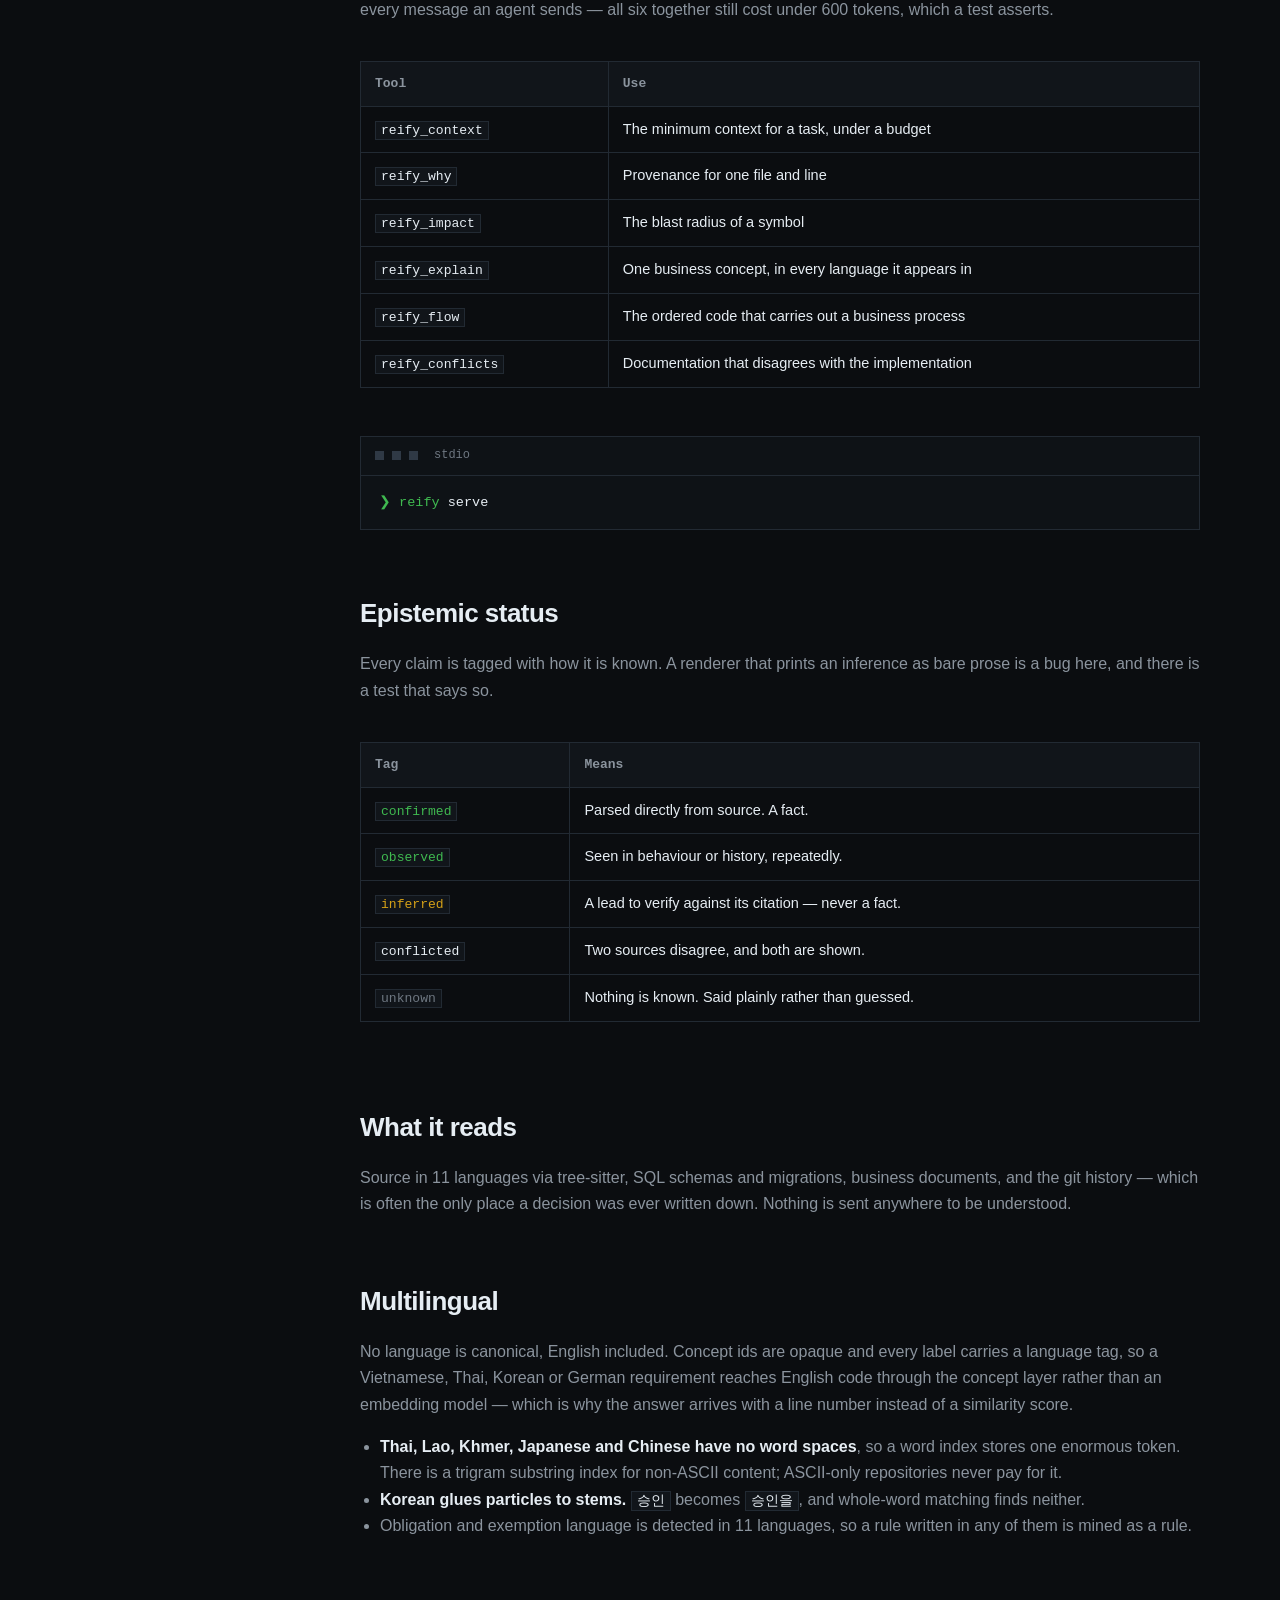
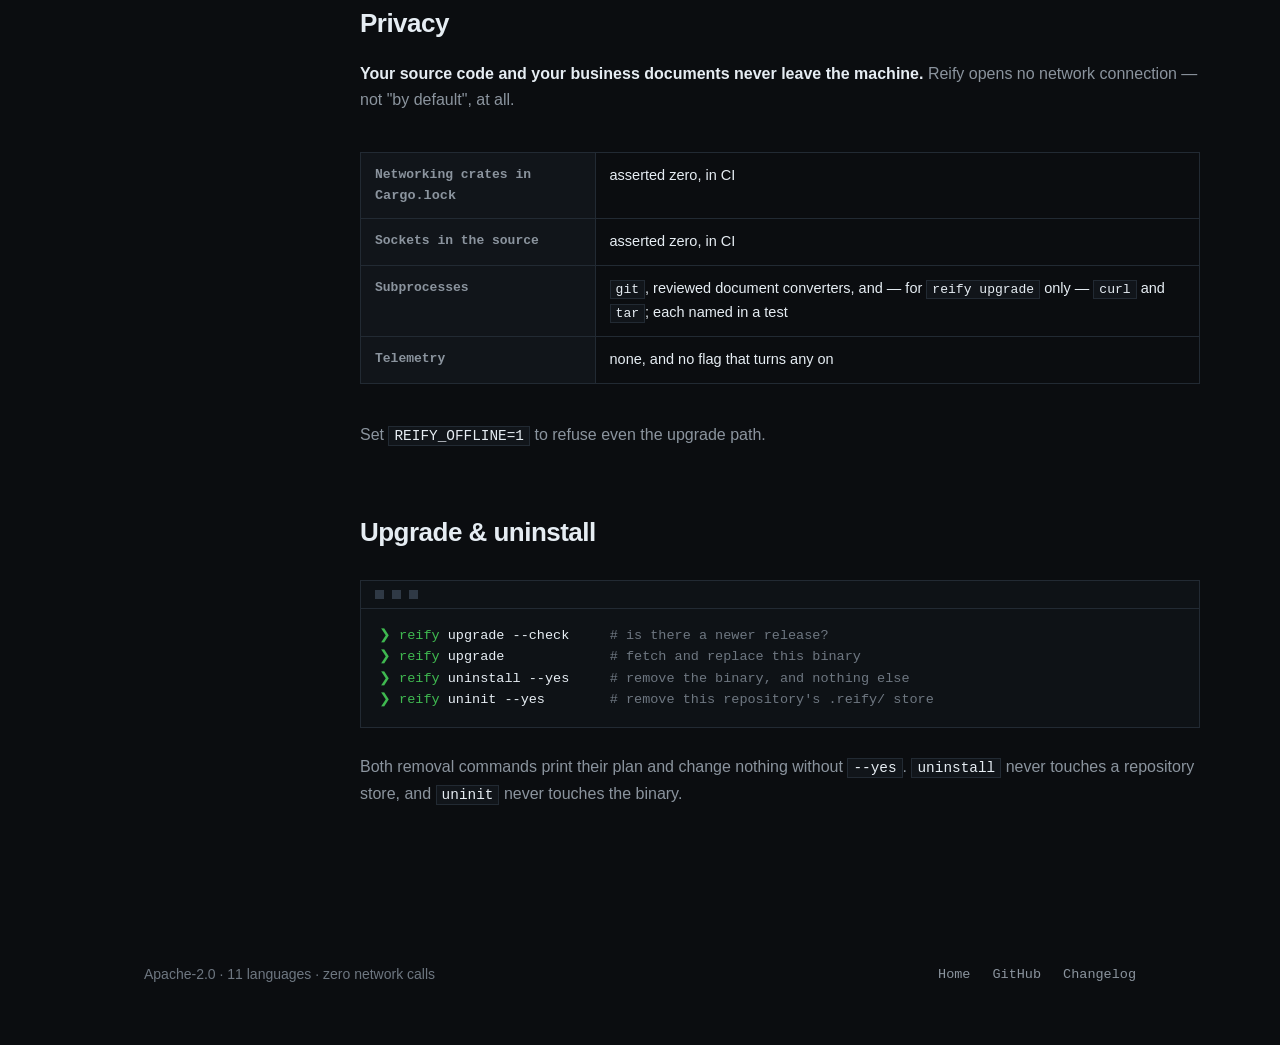
==== commit 3948224b: "docs: say Windows is supported, now that it is tested The install section listed a Windows binary; n" ====
--- a/site/docs.html
+++ b/site/docs.html
@@ -43,7 +43,14 @@
   <main class="doc">
 
     <h2 id="install">Install</h2>
-    <p>Prebuilt binaries for macOS (Apple Silicon and Intel) and Linux (x86_64 and aarch64).</p>
+    <p>
+      Prebuilt binaries for macOS (Apple Silicon and Intel), Linux (x86_64 and aarch64)
+      and Windows (x86_64). On Windows the command above works in Git Bash, MSYS2 or
+      WSL; from PowerShell, take the <code>x86_64-pc-windows-msvc</code> archive from
+      the latest release, verify its <code>.sha256</code>, and put
+      <code>reify.exe</code> on your <code>PATH</code>. Every platform runs the full
+      test suite in CI.
+    </p>
     <div class="term">
       <div class="term-head"><span class="dot"></span><span class="dot"></span><span class="dot"></span></div>
 <pre><span class="c-prompt">❯</span> <span class="c-cmd">curl</span> -fsSL https://raw.githubusercontent.com/lambiengcode/reify/main/install.sh | sh</pre>
